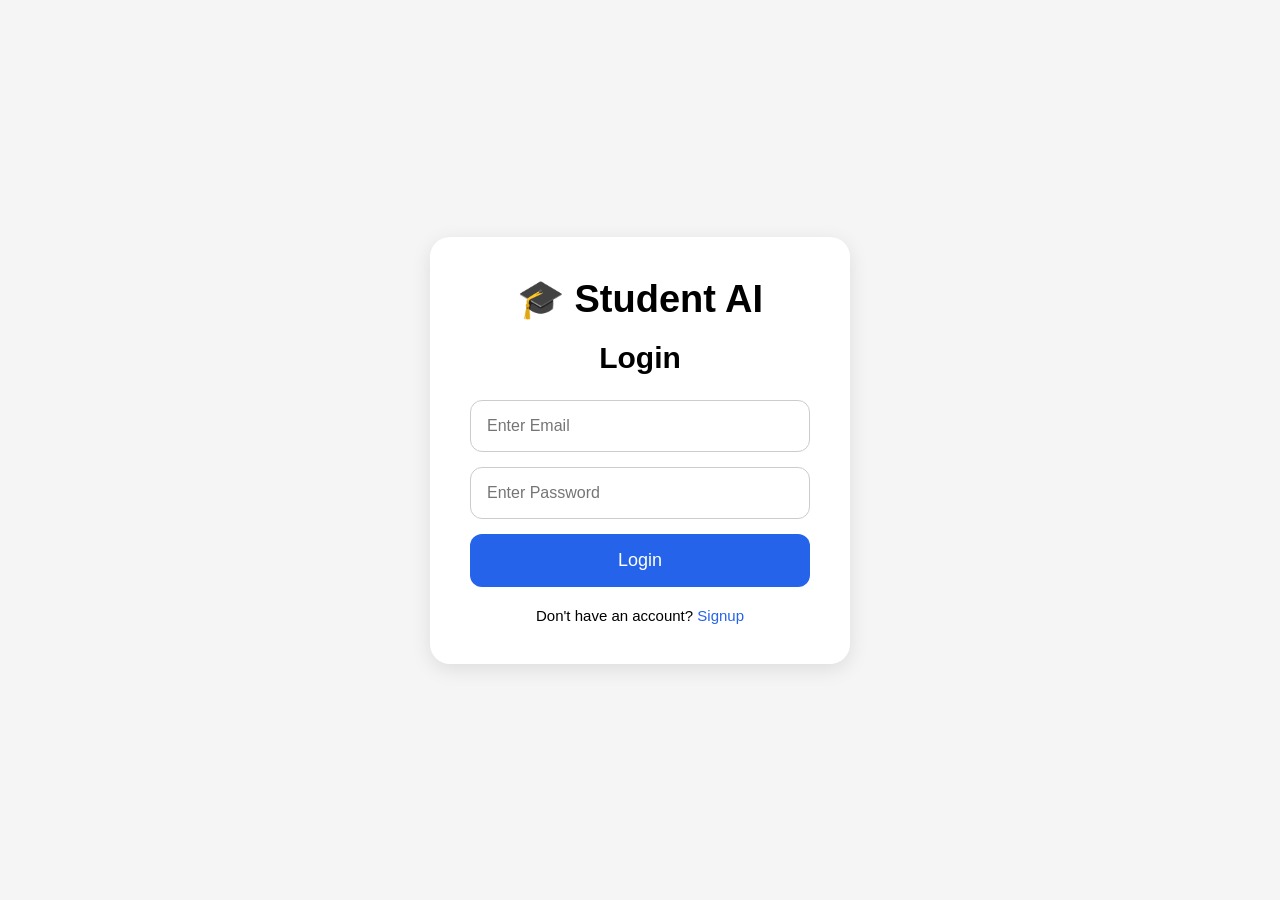
==== templates/login.html @ ef888437 "Add files via upload" ====
<!DOCTYPE html>
<html lang="en">

<head>

    <meta charset="UTF-8">

    <meta
        name="viewport"
        content="width=device-width, initial-scale=1.0"
    >

    <title>Login</title>

    <link
        rel="stylesheet"
        href="/static/auth.css"
    >

</head>

<body>

<div class="auth-container">

    <div class="auth-box">

        <h1>🎓 Student AI</h1>

        <h2>Login</h2>

        <form
            action="/login"
            method="POST"
        >

            <!-- EMAIL -->

            <input
                type="email"
                name="email"
                placeholder="Enter Email"
                required
            >

            <!-- PASSWORD -->

            <input
                type="password"
                name="password"
                placeholder="Enter Password"
                required
            >

            <!-- BUTTON -->

            <button type="submit">
                Login
            </button>

        </form>

        <p>
            Don't have an account?

            <a href="/signup">
                Signup
            </a>
        </p>

    </div>

</div>

</body>
</html>
---- static/auth.css ----
*{
    margin:0;
    padding:0;
    box-sizing:border-box;
    font-family:Arial;
}

body{
    height:100vh;
    display:flex;
    justify-content:center;
    align-items:center;
    background:#f5f5f5;
}

/* CONTAINER */

.auth-container{
    width:100%;
    display:flex;
    justify-content:center;
    align-items:center;
}

/* LOGIN BOX */

.auth-box{
    width:420px;
    background:white;
    padding:40px;
    border-radius:20px;
    box-shadow:0 5px 20px rgba(0,0,0,0.1);
}

/* TITLES */

.auth-box h1{
    text-align:center;
    margin-bottom:20px;
    font-size:38px;
}

.auth-box h2{
    text-align:center;
    margin-bottom:25px;
    font-size:30px;
}

/* FORM */

.auth-box form{
    display:flex;
    flex-direction:column;
    gap:15px;
}

/* INPUT */

.auth-box input{
    padding:16px;
    border:1px solid #ccc;
    border-radius:12px;
    font-size:16px;
    outline:none;
}

/* BUTTON */

.auth-box button{
    padding:16px;
    border:none;
    border-radius:12px;
    background:#2563eb;
    color:white;
    font-size:18px;
    cursor:pointer;
}

/* TEXT */

.auth-box p{
    margin-top:20px;
    text-align:center;
    font-size:15px;
}

.auth-box a{
    color:#2563eb;
    text-decoration:none;
}
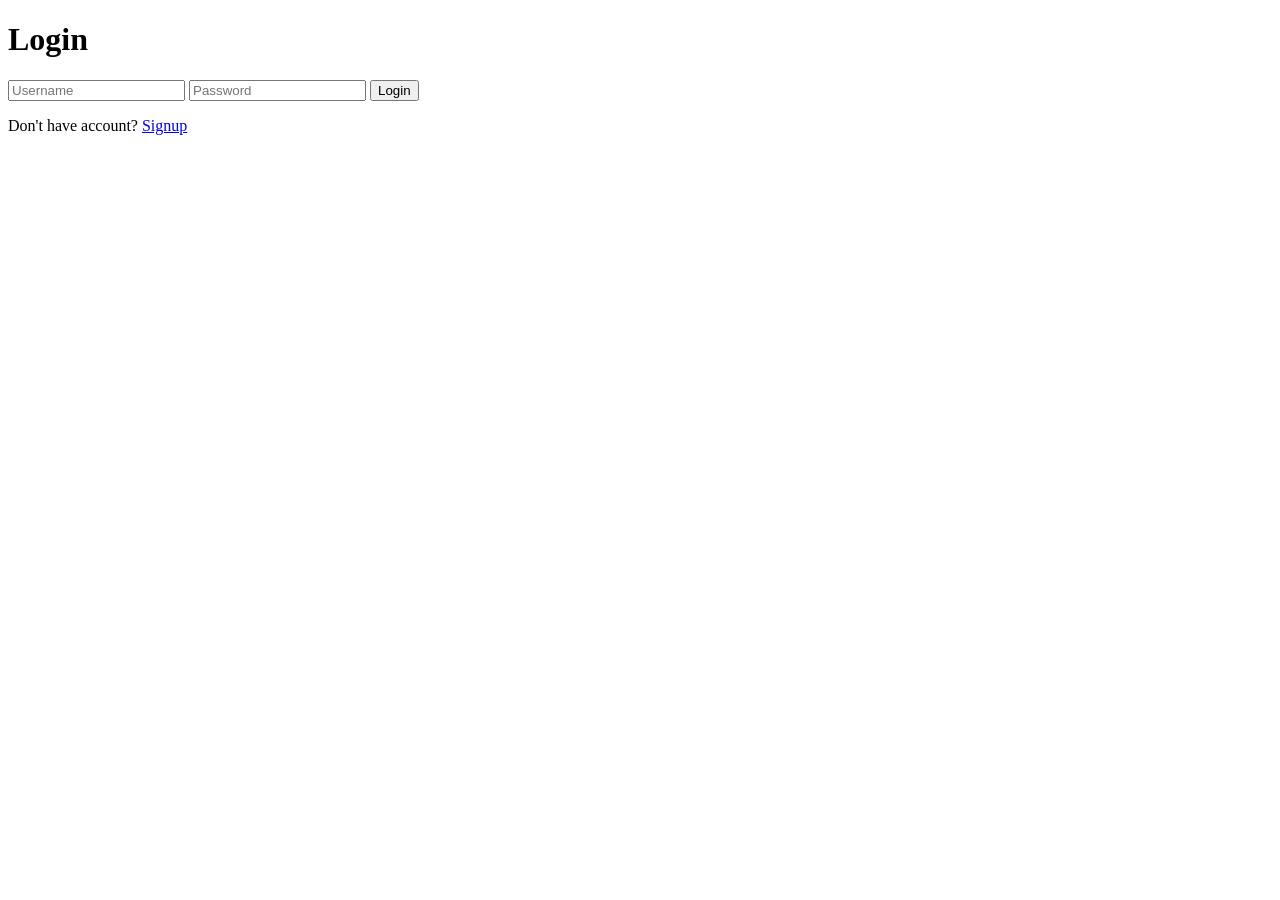
==== commit 6f8a7d0d: "fixed ai reply" ====
--- a/templates/login.html
+++ b/templates/login.html
@@ -1,76 +1,55 @@
-<!DOCTYPE html>
-<html lang="en">
-
-<head>
-
-    <meta charset="UTF-8">
-
-    <meta
-        name="viewport"
-        content="width=device-width, initial-scale=1.0"
-    >
-
-    <title>Login</title>
-
-    <link
-        rel="stylesheet"
-        href="/static/auth.css"
-    >
-
-</head>
-
-<body>
-
-<div class="auth-container">
-
-    <div class="auth-box">
-
-        <h1>🎓 Student AI</h1>
-
-        <h2>Login</h2>
-
-        <form
-            action="/login"
-            method="POST"
-        >
-
-            <!-- EMAIL -->
-
-            <input
-                type="email"
-                name="email"
-                placeholder="Enter Email"
-                required
-            >
-
-            <!-- PASSWORD -->
-
-            <input
-                type="password"
-                name="password"
-                placeholder="Enter Password"
-                required
-            >
-
-            <!-- BUTTON -->
-
-            <button type="submit">
-                Login
-            </button>
-
-        </form>
-
-        <p>
-            Don't have an account?
-
-            <a href="/signup">
-                Signup
-            </a>
-        </p>
-
-    </div>
-
-</div>
-
-</body>
+<!DOCTYPE html>
+<html lang="en">
+
+<head>
+
+    <meta charset="UTF-8">
+
+    <meta name="viewport"
+    content="width=device-width, initial-scale=1.0">
+
+    <title>Login</title>
+
+    <link rel="stylesheet"
+    href="{{ url_for('static', filename='style.css') }}">
+
+</head>
+
+<body class="auth-body">
+
+    <div class="auth-container">
+
+        <h1>Login</h1>
+
+        <form method="POST">
+
+            <input
+            type="text"
+            name="username"
+            placeholder="Username"
+            required>
+
+            <input
+            type="password"
+            name="password"
+            placeholder="Password"
+            required>
+
+            <button type="submit">
+                Login
+            </button>
+
+        </form>
+
+        <p>
+            Don't have account?
+
+            <a href="/signup">
+                Signup
+            </a>
+        </p>
+
+    </div>
+
+</body>
 </html>
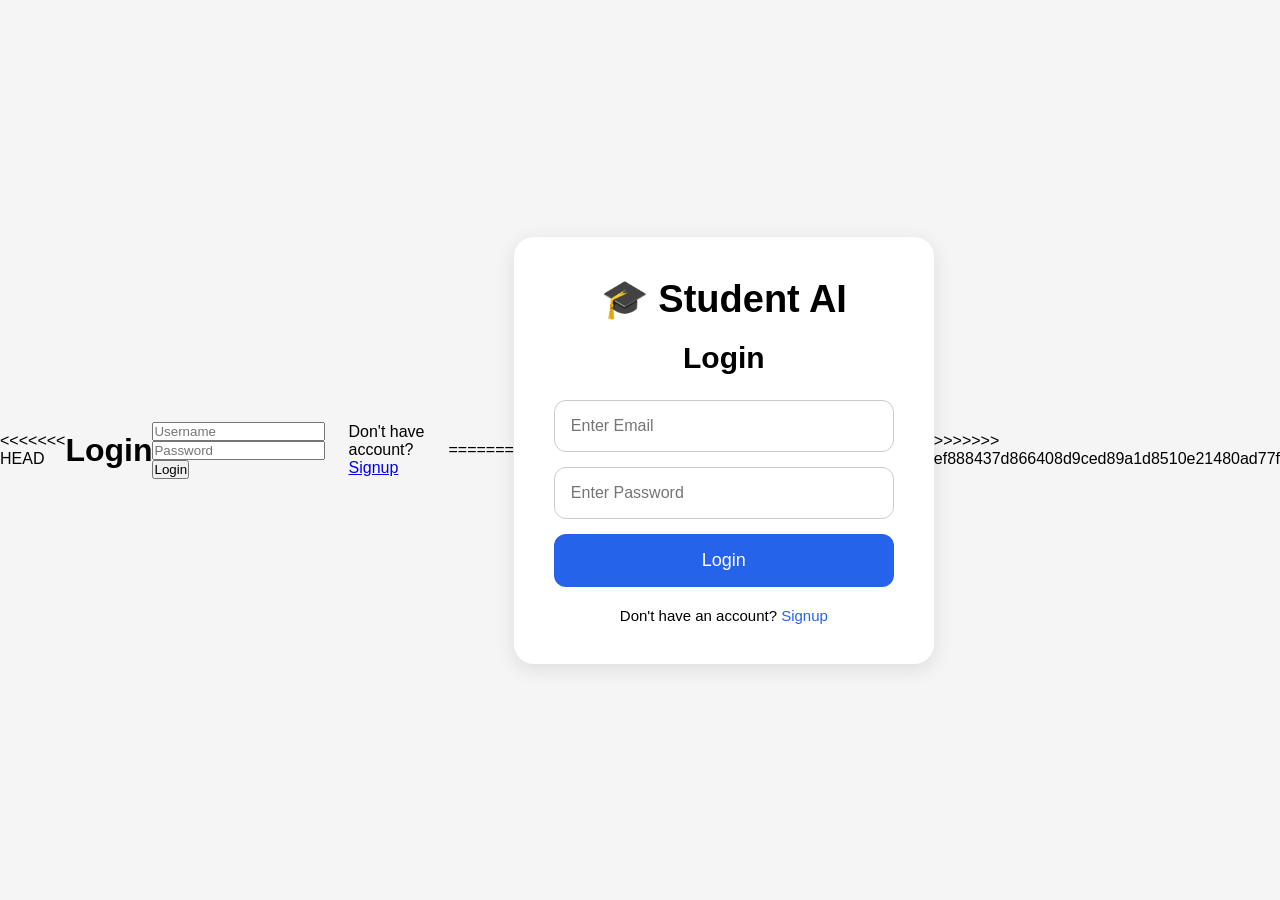
==== commit e5b19da2: "merge fix" ====
--- a/templates/login.html
+++ b/templates/login.html
@@ -1,3 +1,4 @@
+<<<<<<< HEAD
 <!DOCTYPE html>
 <html lang="en">
 
@@ -52,4 +53,81 @@
     </div>
 
 </body>
+=======
+<!DOCTYPE html>
+<html lang="en">
+
+<head>
+
+    <meta charset="UTF-8">
+
+    <meta
+        name="viewport"
+        content="width=device-width, initial-scale=1.0"
+    >
+
+    <title>Login</title>
+
+    <link
+        rel="stylesheet"
+        href="/static/auth.css"
+    >
+
+</head>
+
+<body>
+
+<div class="auth-container">
+
+    <div class="auth-box">
+
+        <h1>🎓 Student AI</h1>
+
+        <h2>Login</h2>
+
+        <form
+            action="/login"
+            method="POST"
+        >
+
+            <!-- EMAIL -->
+
+            <input
+                type="email"
+                name="email"
+                placeholder="Enter Email"
+                required
+            >
+
+            <!-- PASSWORD -->
+
+            <input
+                type="password"
+                name="password"
+                placeholder="Enter Password"
+                required
+            >
+
+            <!-- BUTTON -->
+
+            <button type="submit">
+                Login
+            </button>
+
+        </form>
+
+        <p>
+            Don't have an account?
+
+            <a href="/signup">
+                Signup
+            </a>
+        </p>
+
+    </div>
+
+</div>
+
+</body>
+>>>>>>> ef888437d866408d9ced89a1d8510e21480ad77f
 </html>
--- a/static/auth.css
+++ b/static/auth.css
@@ -0,0 +1,90 @@
+*{
+    margin:0;
+    padding:0;
+    box-sizing:border-box;
+    font-family:Arial;
+}
+
+body{
+    height:100vh;
+    display:flex;
+    justify-content:center;
+    align-items:center;
+    background:#f5f5f5;
+}
+
+/* CONTAINER */
+
+.auth-container{
+    width:100%;
+    display:flex;
+    justify-content:center;
+    align-items:center;
+}
+
+/* LOGIN BOX */
+
+.auth-box{
+    width:420px;
+    background:white;
+    padding:40px;
+    border-radius:20px;
+    box-shadow:0 5px 20px rgba(0,0,0,0.1);
+}
+
+/* TITLES */
+
+.auth-box h1{
+    text-align:center;
+    margin-bottom:20px;
+    font-size:38px;
+}
+
+.auth-box h2{
+    text-align:center;
+    margin-bottom:25px;
+    font-size:30px;
+}
+
+/* FORM */
+
+.auth-box form{
+    display:flex;
+    flex-direction:column;
+    gap:15px;
+}
+
+/* INPUT */
+
+.auth-box input{
+    padding:16px;
+    border:1px solid #ccc;
+    border-radius:12px;
+    font-size:16px;
+    outline:none;
+}
+
+/* BUTTON */
+
+.auth-box button{
+    padding:16px;
+    border:none;
+    border-radius:12px;
+    background:#2563eb;
+    color:white;
+    font-size:18px;
+    cursor:pointer;
+}
+
+/* TEXT */
+
+.auth-box p{
+    margin-top:20px;
+    text-align:center;
+    font-size:15px;
+}
+
+.auth-box a{
+    color:#2563eb;
+    text-decoration:none;
+}
